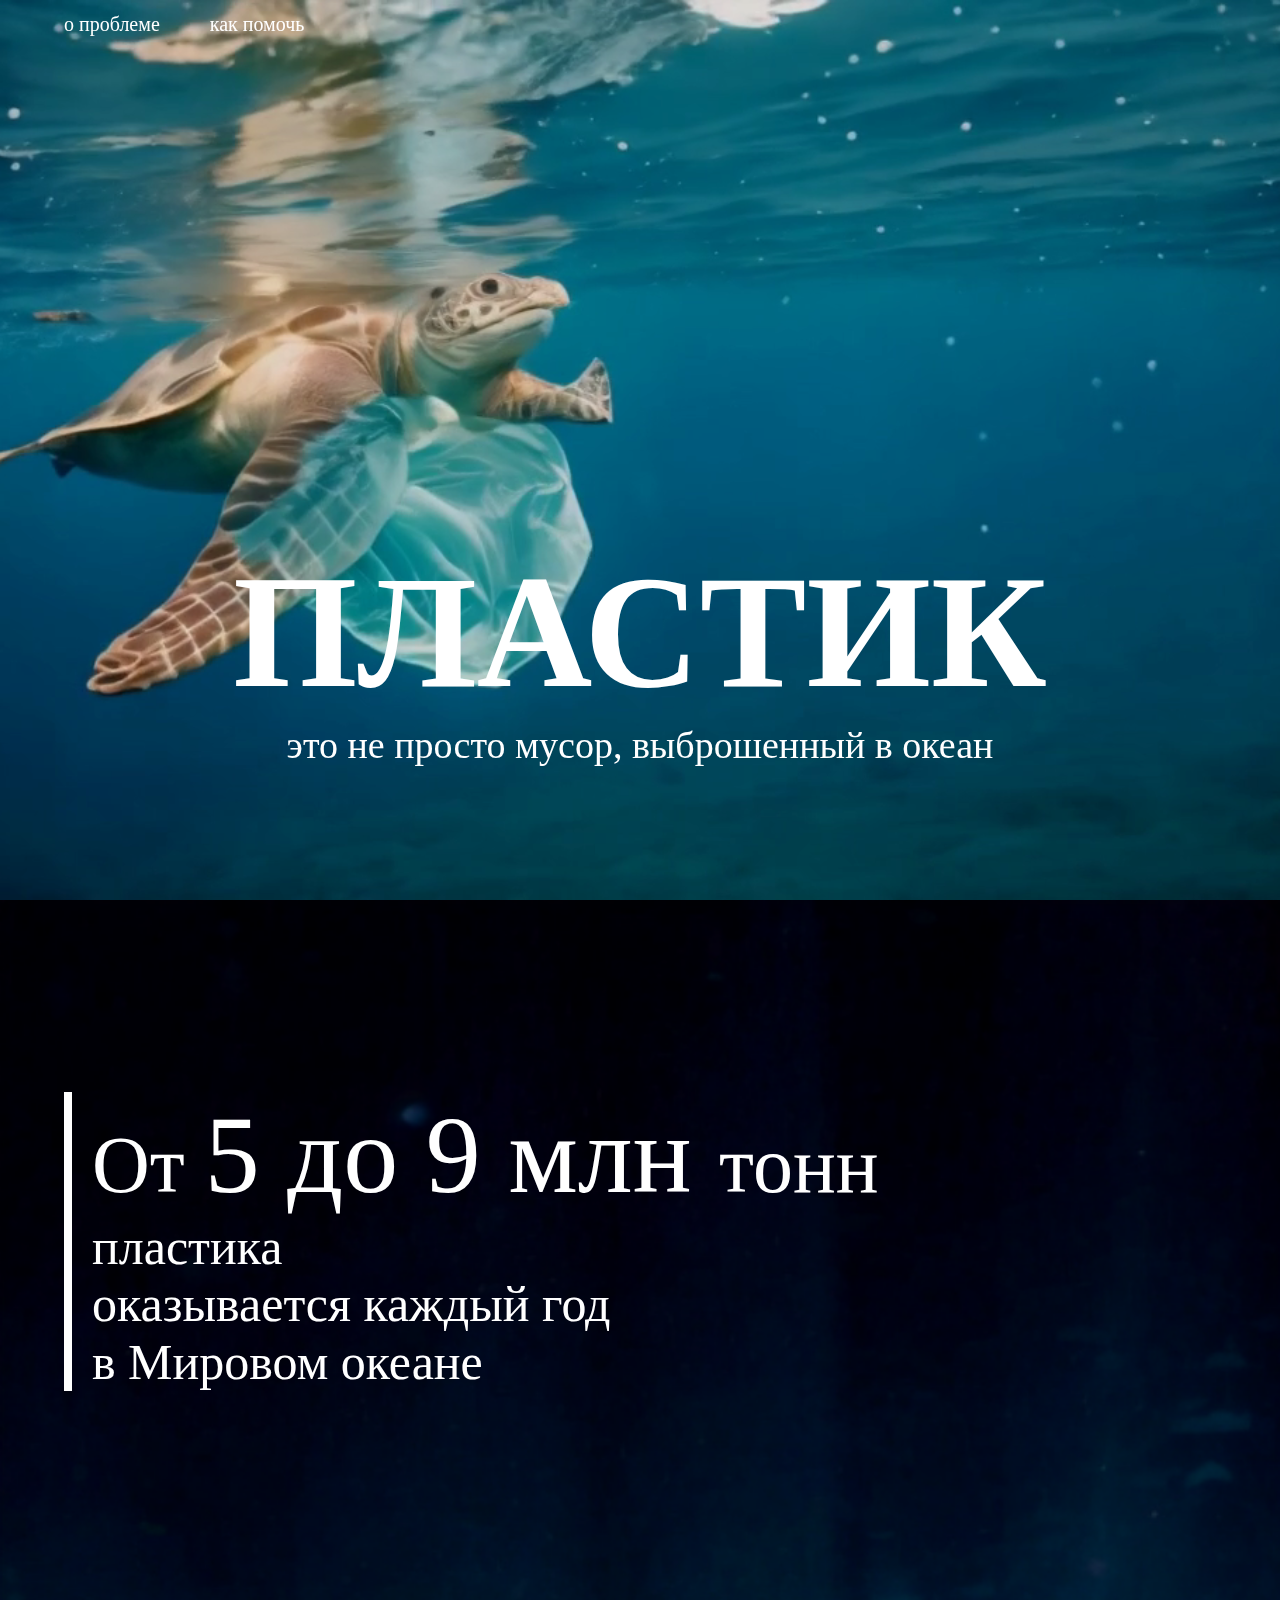
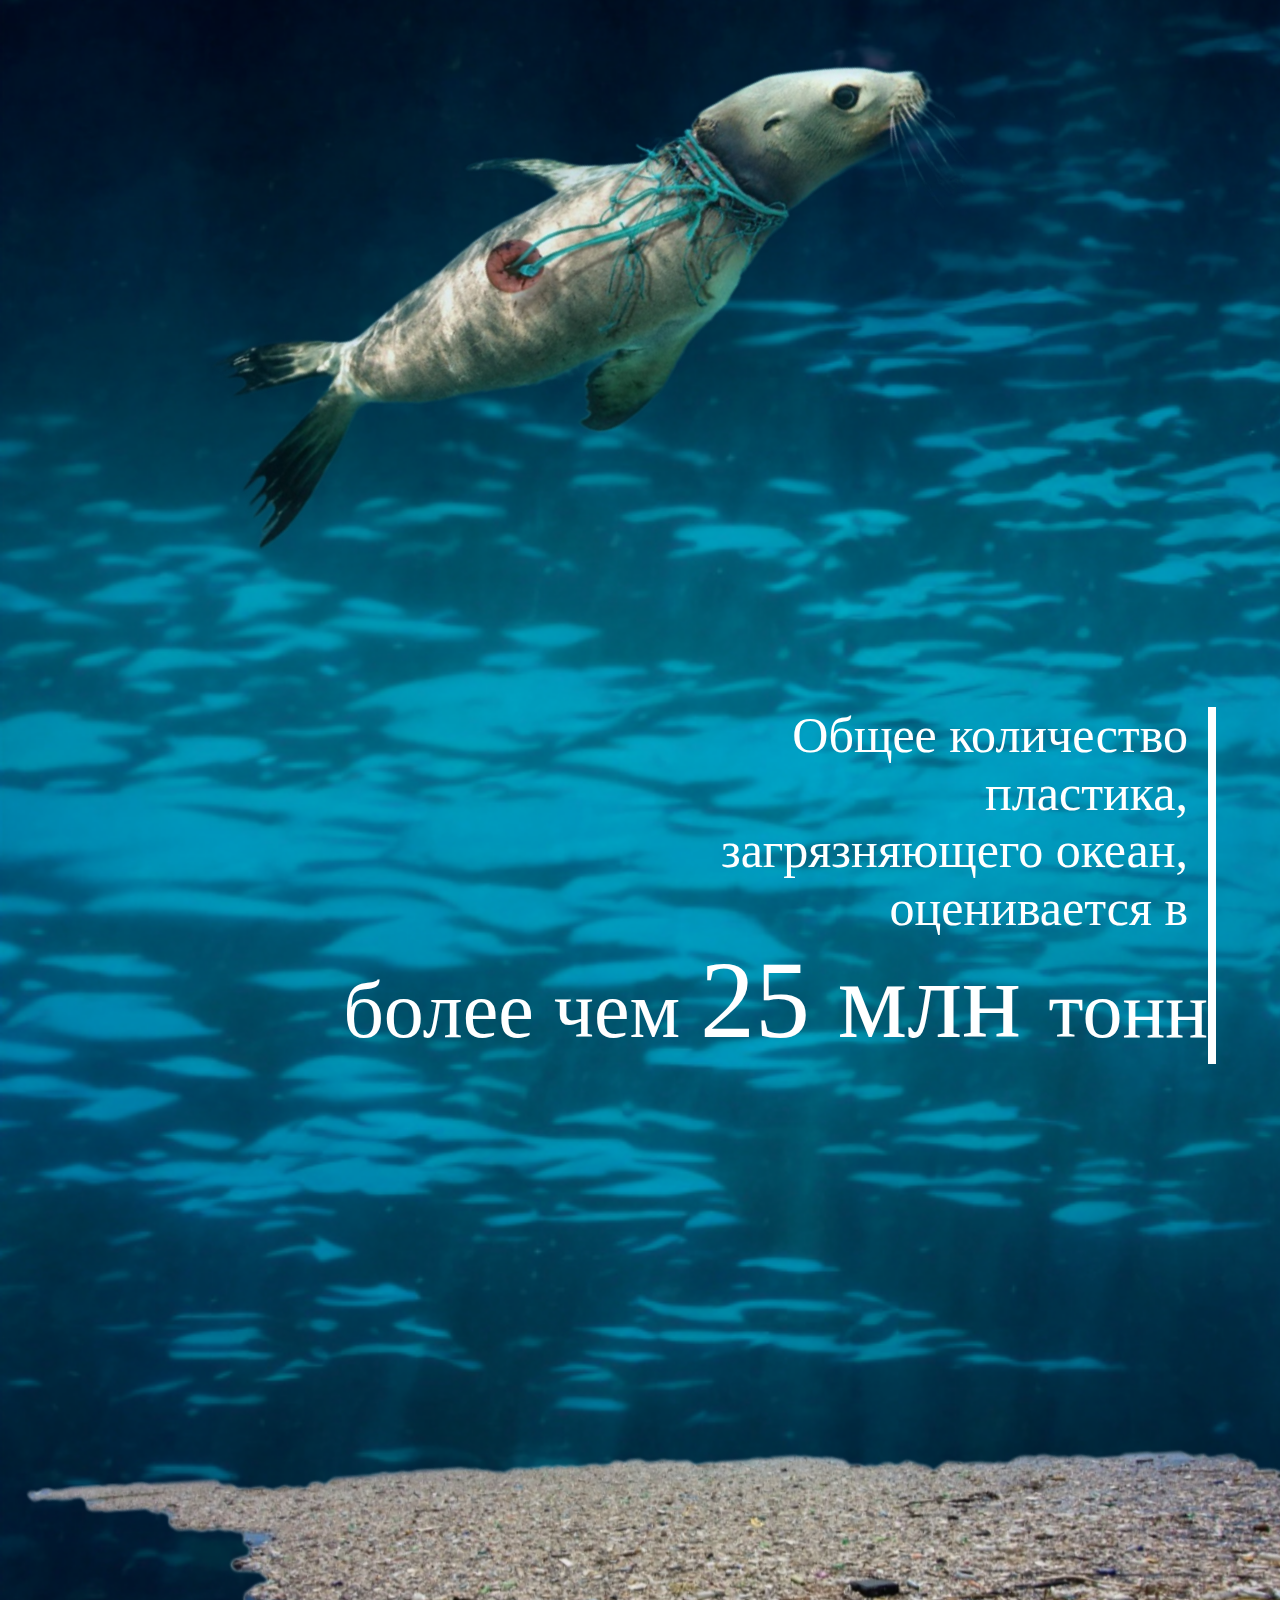
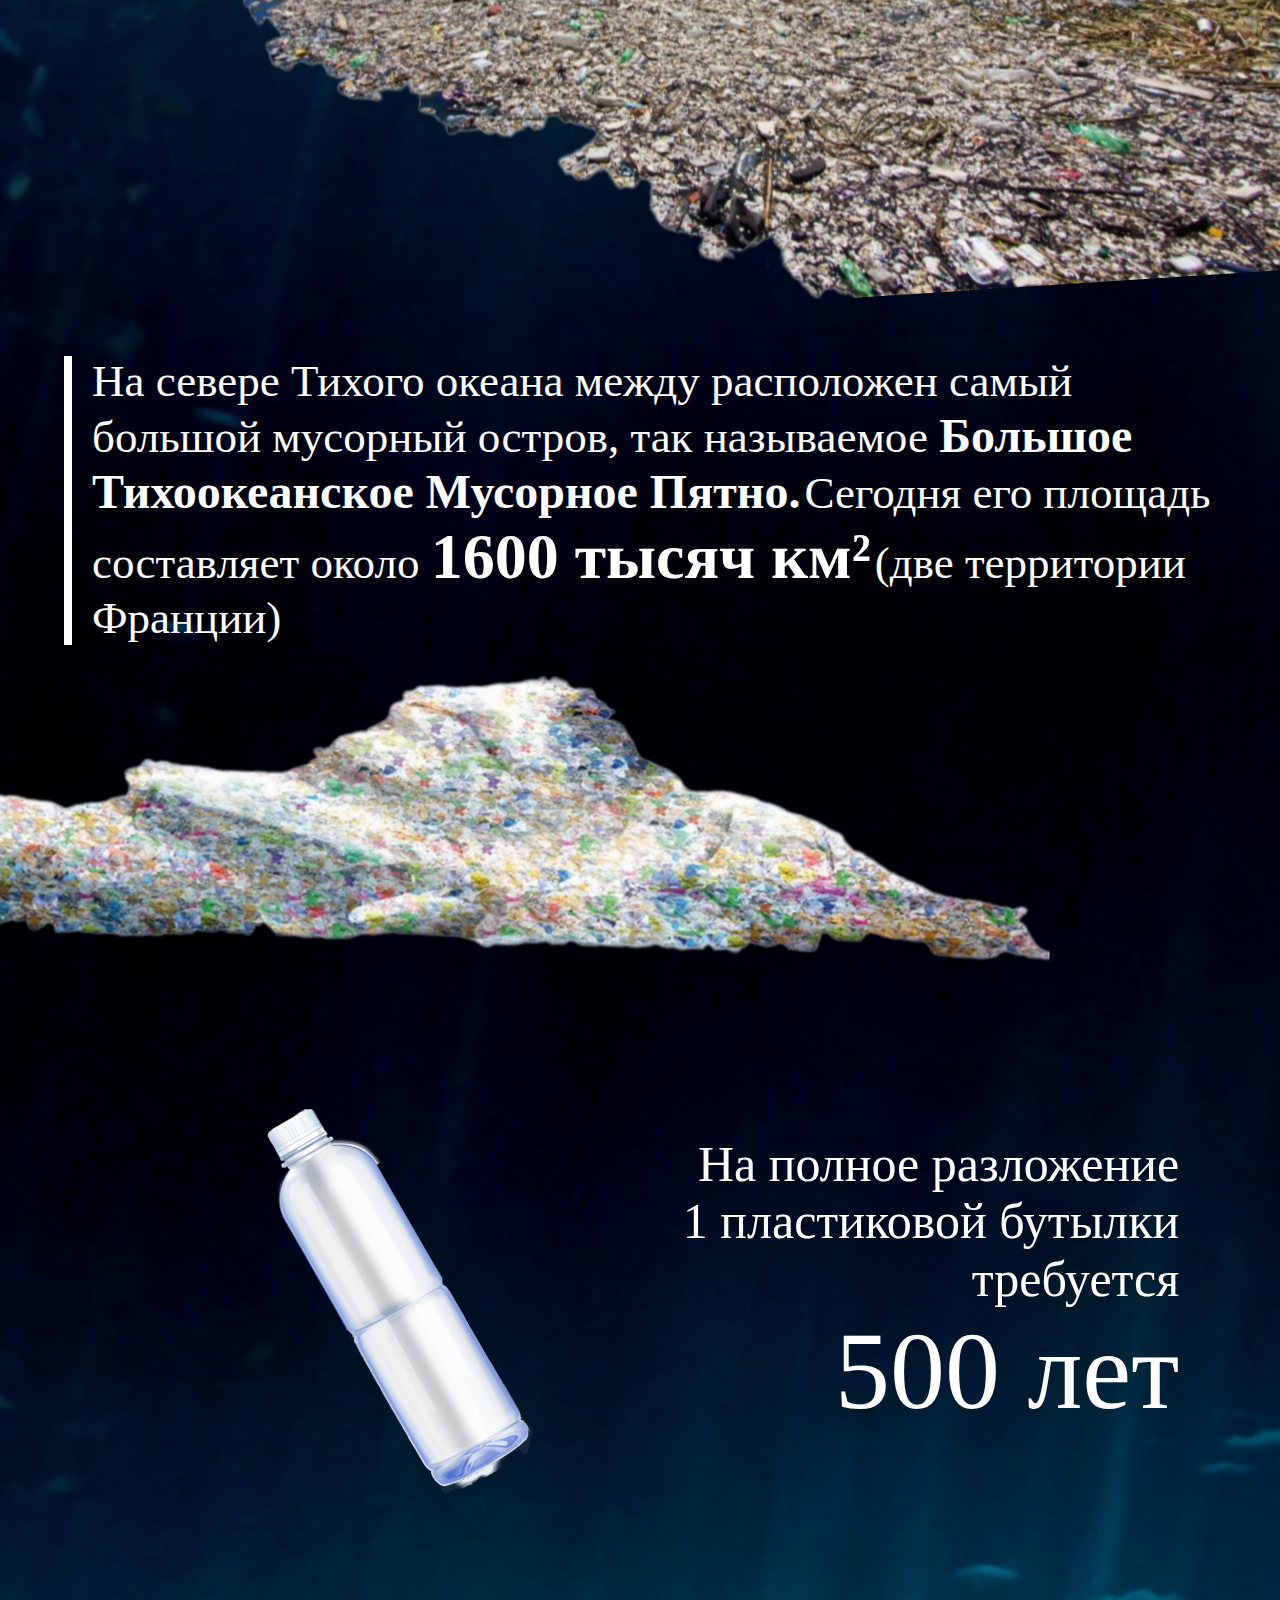
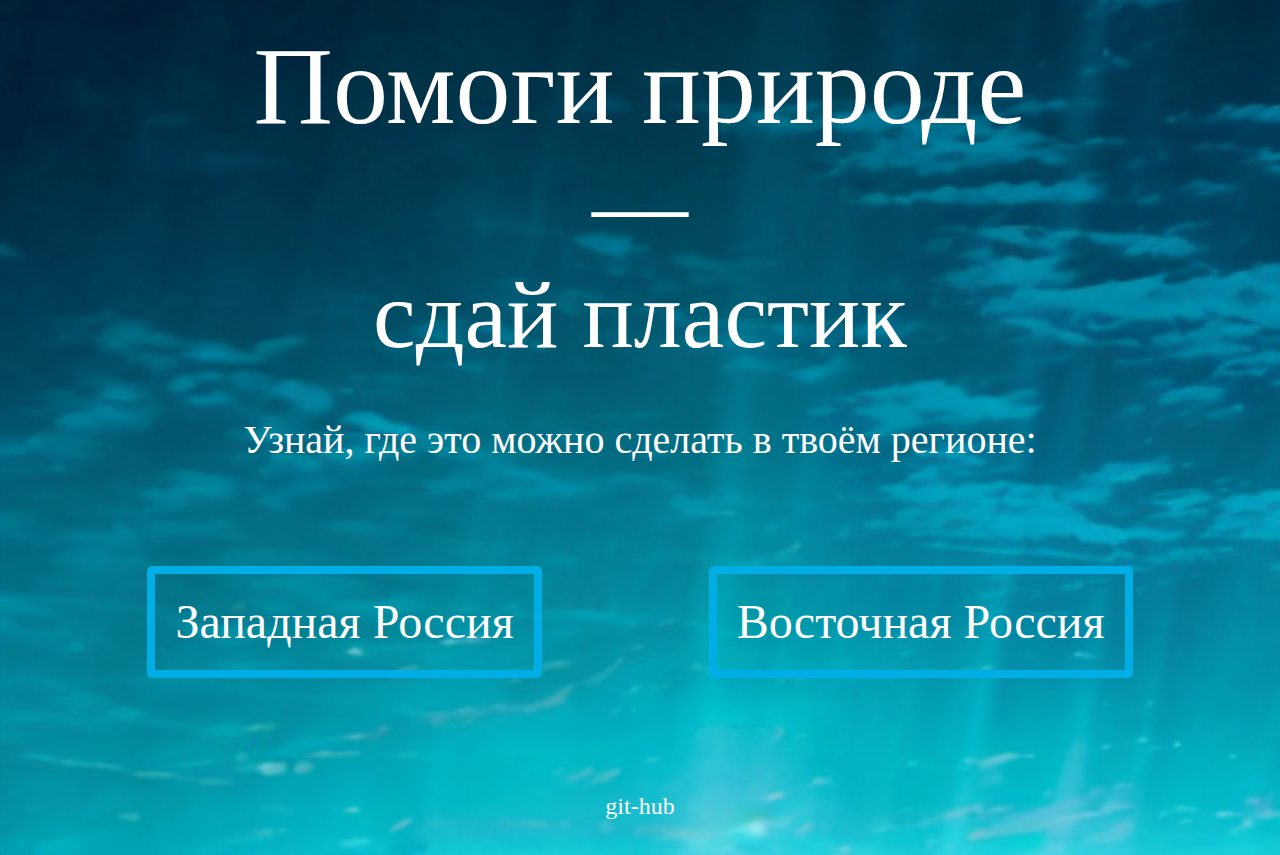
==== index.html @ d54c4412 "Add files via upload" ====
<!DOCTYPE html>
<html lang="en">
  <head>
    <meta charset="UTF-8" />
    <meta http-equiv="X-UA-Compatible" content="IE=edge" />
    <meta name="viewport" content="width=device-width, initial-scale=1.0" />
    <link rel="preconnect" href="https://fonts.googleapis.com" />
    <link rel="preconnect" href="https://fonts.gstatic.com" crossorigin />
    <link
      href="https://fonts.googleapis.com/css2?family=Cormorant+Garamond:ital,wght@0,300;0,400;0,500;0,600;0,700;1,300;1,400;1,500;1,600;1,700&display=swap"
      rel="stylesheet"
    />

    <title>Document</title>
    <link rel="stylesheet" href="./css/normalize.css" />
    <link rel="stylesheet" href="./css/style.css" />
  </head>
  <body>
    <header class="header">
      <nav class="nav">
        <div class="container">
          <ul class="ul-nav video-bg__content">
            <li class="li-nav fs-20">
              <a href="#prbl" class="aHeader">о проблеме</a>
            </li>
            <li class="li-nav fs-20">
              <a href="#anc2" class="aHeader">как помочь</a>
            </li>
          </ul>
        </div>
      </nav>
    </header>
    <main class="main">
      <div class="s1In">
        <div class="video-bg">
          <video
            src="./img/turtle-back.mp4"
            type="video/mp4"
            autoplay
            muted
            loop
          ></video>
          <div class="effects"></div>
          <div class="video-bg__content">
            <div class="block-s1-content">
              <h2 class="fw-bold">ПЛАСТИК</h2>
              <p class="fs-38">это не просто мусор, выброшенный в океан</p>
            </div>
          </div>
        </div>
      </div>

      <div class="s2-wrapper pt-1" id="prbl">
        <div class="container">
          <div class="block-s2-main-1">
            <div class="text-right-50">
              <span style="font-size: 80px">От </span>
              <span style="font-size: 110px">5 до 9 млн </span
              ><span style="font-size: 80px">тонн</span>
              <p style="font-size: 50px">
                пластика <br />
                оказывается каждый год <br />
                в Мировом океане<br />
              </p>
            </div>
          </div>

          <img src="./img/animal-1.png" alt="" id="animal-1" />
          <div class="block-s2-main-2">
            <p class="text-left-50">
              Общее количество <br />
              пластика, <br />
              загрязняющего океан, <br />
              оценивается в
            </p>
            <span style="font-size: 80px">более чем </span>
            <span style="font-size: 110px">25 млн </span>
            <span style="font-size: 80px">тонн </span>
          </div>
        </div>

        <img src="./img/more-bottle-1.png" alt="" id="bottle-1" />

        <div class="container">
          <div class="block-s2-main-1">
            <div class="text-right-50">
              <span style="font-size: 45px">
                На севере Тихого океана между расположен самый
                большой мусорный остров, так называемое
              </span>
              <span style="font-size: 48px; font-weight: bold"
                >Большое Тихоокеанское Мусорное Пятно.</span
              >
              <span style="font-size: 45px"
                >Сегодня его площадь составляет около
              </span>
              <span style="font-size: 64px; font-weight: bold"
                >1600 тысяч км²</span
              >
              <span style="font-size: 45px">(две территории Франции)</span>
            </div>
          </div>
        </div>
        <img src="./img/more-bottle-2.png" alt="" />
        <div class="container">
          <div class="block-s2-main-3">
            <img src="./img/bottle.png" alt="" />
            <div class="text-block">
              <span style="font-size: 50px"
                >На полное разложение <br />
                1 пластиковой бутылки <br />
                требуется</span
              >
              <br />
              <span style="font-size: 110px">500 лет</span>
            </div>
          </div>

          <div class="block-s4-content pt-1" id="anc2">
            <span style="font-size: 110px"> Помоги природе </span><br />
            <span style="font-size: 96px">—</span> <br />
            <span style="font-size: 96px">сдай пластик</span>
            <br />
            <p class="fs-40 pt-1">
              Узнай, где это можно сделать в твоём регионе:
            </p>

            <div class="block-buttons pt-1">
              <a href="./beforeUral/index.html">
                <button class="btn">Западная Россия</button>
              </a>

              <a href="./afterUral/index.html">
                <button class="btn">Восточная Россия</button>
              </a>
            </div>
          </div>

          <div
            style="
              display: flex;
              font-size: 24px;
              justify-content: center;
              padding: 5% 0 3%;
            "
            class="pt-1"
          >
            <a href="#">git-hub</a>
          </div>
        </div>
      </div>
    </main>
    <footer class="footer"></footer>
  </body>
</html>
---- css/style.css ----
/* @font-face {
  font-family: "KyivTypeSans-VarGX";

  src: url(../font/KyivTypeSans-VarGX.ttf);
}
@font-face {
  font-family: "KyivBlack";

  src: url(../font//KyivTypeSans-Black.otf);
}
@font-face {
  font-family: "KyivBold";

  src: url(../font/KyivTypeSans-Bold.otf);
}
@font-face {
  font-family: "KyivHeavy";

  src: url(../font/KyivTypeSans-Heavy.otf);
}
@font-face {
  font-family: "KyivLight";

  src: url(../font/KyivTypeSans-Light.otf);
}
@font-face {
  font-family: "KyivMedium";

  src: url(../font/KyivTypeSans-Medium.otf);
}
@font-face {
  font-family: "KyivRegular";
  src: url(../font/KyivTypeSans-Regular.otf);
}
 */
* {
  box-sizing: border-box;
}

html,
body {
  height: 100%;
}
h1,
h2,
h3,
h4,
h5,
p {
  margin: 0 auto;
  top: 0;
  left: 0%;
}
ul,
li {
  list-style: none;
  top: 0;
  left: 0;
  margin: 0;
  padding: 0;
}
.pt-1 {
  padding-top: 4%;
}

.fs-20 {
  font-size: 20px;
}

.fs-38 {
  font-size: 38px;
}

.fs-40 {
  font-size: 40px;
}

.li-nav:first-child {
  padding-right: 50px;
}

.aHeader:hover {
  color: #00aee5;
  transition: 0.5s;
}

body {
  font-family: "KyivTypeSans-VarGX";
  color: #ffffff;
}
.fw-bold {
  font-family: "KyivRegular";
  font-size: 160px;
}

.header {
  display: block;
  position: relative;
}
.ul-nav {
  display: flex;
  justify-content: flex-start;
  position: absolute;
  padding: 1% 5%;
}

a {
  text-decoration: none;
  color: white;
}

.container {
  padding: 0 5%;
}

.s1-wrapper {
  background-image: url(../img/s1.png);
  background-repeat: no-repeat;
  background-size: cover;
  min-height: 130vh;
}

.s1In {
  background-image: linear-gradient(180deg, #000 100%, #000 0%) !important;
  z-index: 1;
}

.block-s1-content {
  display: block;
  text-align: center;
  padding: 75% 0 25% 0;
}

.s2-wrapper {
  background-image: url(../img/main-s2-back.png);
  background-repeat: no-repeat;
  background-size: cover;
  min-height: auto;
  padding-top: 15%;
}

.block-s2-main-1 {
  border-left: 8px solid white;
}
/* img {
  width: 100%;
} */

.text-left-50 {
  font-size: 50px;
  text-align: right;
  padding-right: 20px;
}
.text-right-50 {
  padding-left: 20px;
}

/* #animal-1 {
    margin: -15% 22%;
} */

.block-s2-main-2 {
  border-right: 8px solid white;
  text-align: right;
}

#bottle-1 {
  text-align: left;
  min-width: 100%;
}

.block-s2-main-3 {
  display: flex;
  justify-content: center;
  align-items: center;
  text-align: right;
}

.block-s4-content {
  display: block;
  text-align: center;
}

.block-buttons {
  display: flex;
  justify-content: space-around;
  margin: 5% 0;
}

.btn {
  border: 8px solid #00aee5;
  background: none;
  color: #ffffff;
  font-size: 48px;
  padding: 20px;
  border-radius: 5px;
  cursor: pointer;
}

.btn:hover{
  background-color: rgb(0, 174, 229, 0.7);
  transition: .9s;
  border: #0fc7ff solid 8px;
}

/* VIDEO */

.video-bg {
  height: 100vh;
  width: 100%;
  overflow: hidden;
  display: flex;
  justify-content: center;
  align-items: center;
  position: relative;
}

.video-bg video {
  position: absolute;
  top: 0;
  left: 0;
  z-index: 1;
  width: 100%;
  height: 100vh;
  object-fit: cover;
}
.effects {
  position: absolute;
  object-fit: cover;
  top: 0;
  left: 0;
  z-index: 2;
  width: 100%;
  height: 100vh;
  background-color: rgba(0, 0, 0, 0.1);
}
.video-bg__content {
  z-index: 5;
  color: #ffffff;
  font-size: 50px;
}

.main {
  min-width: fit-content;
}
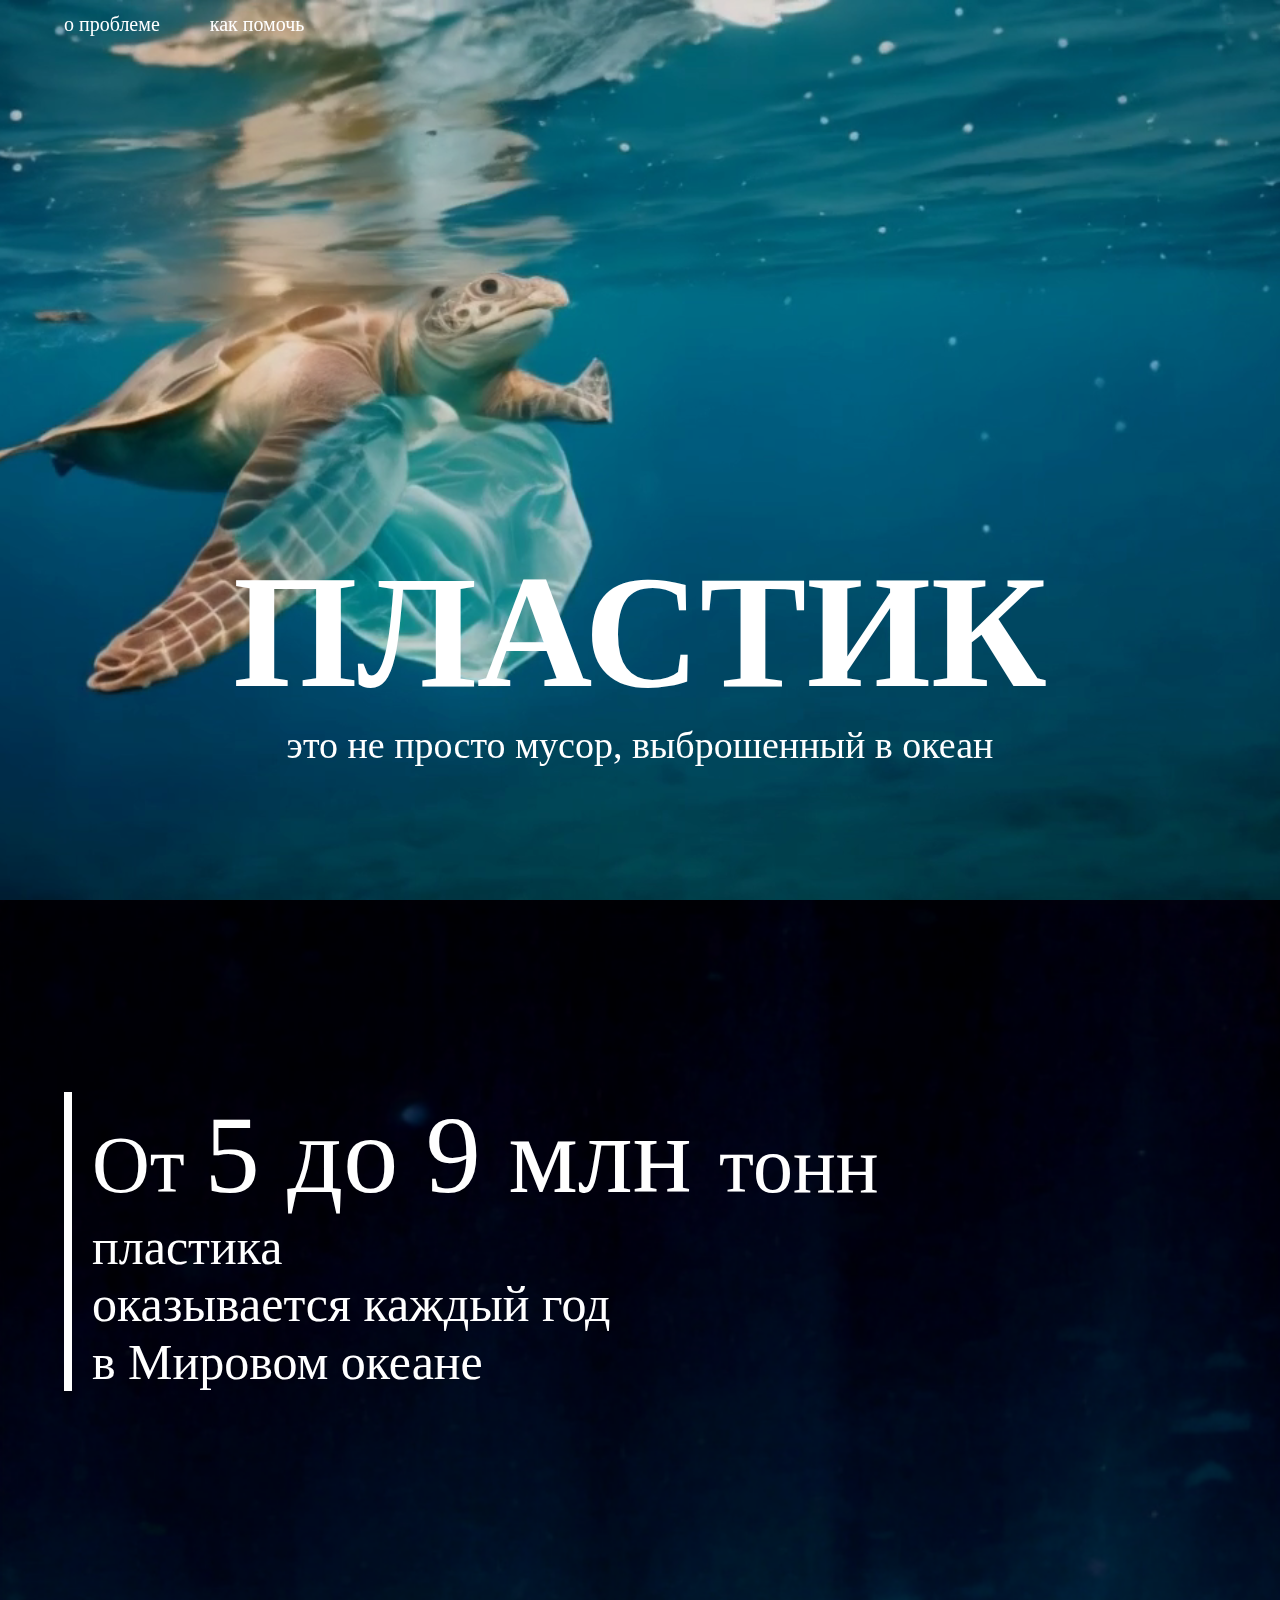
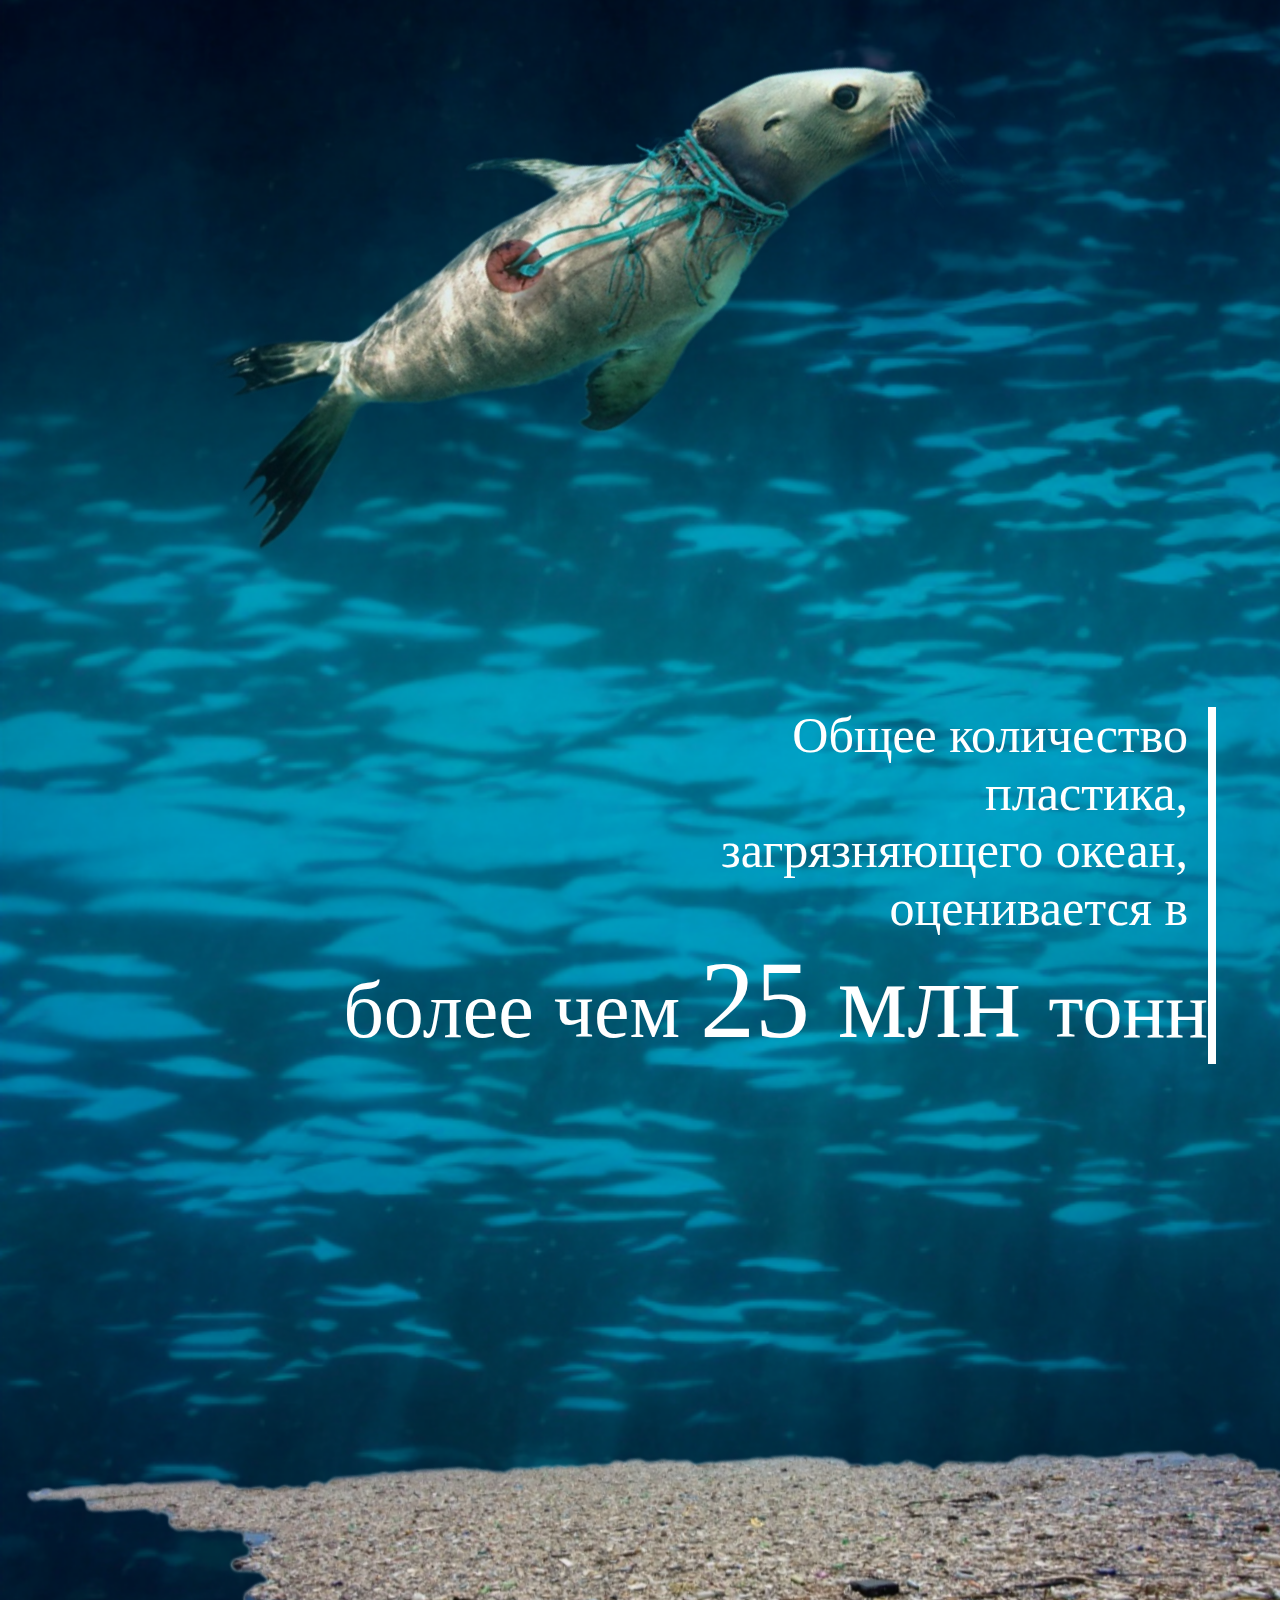
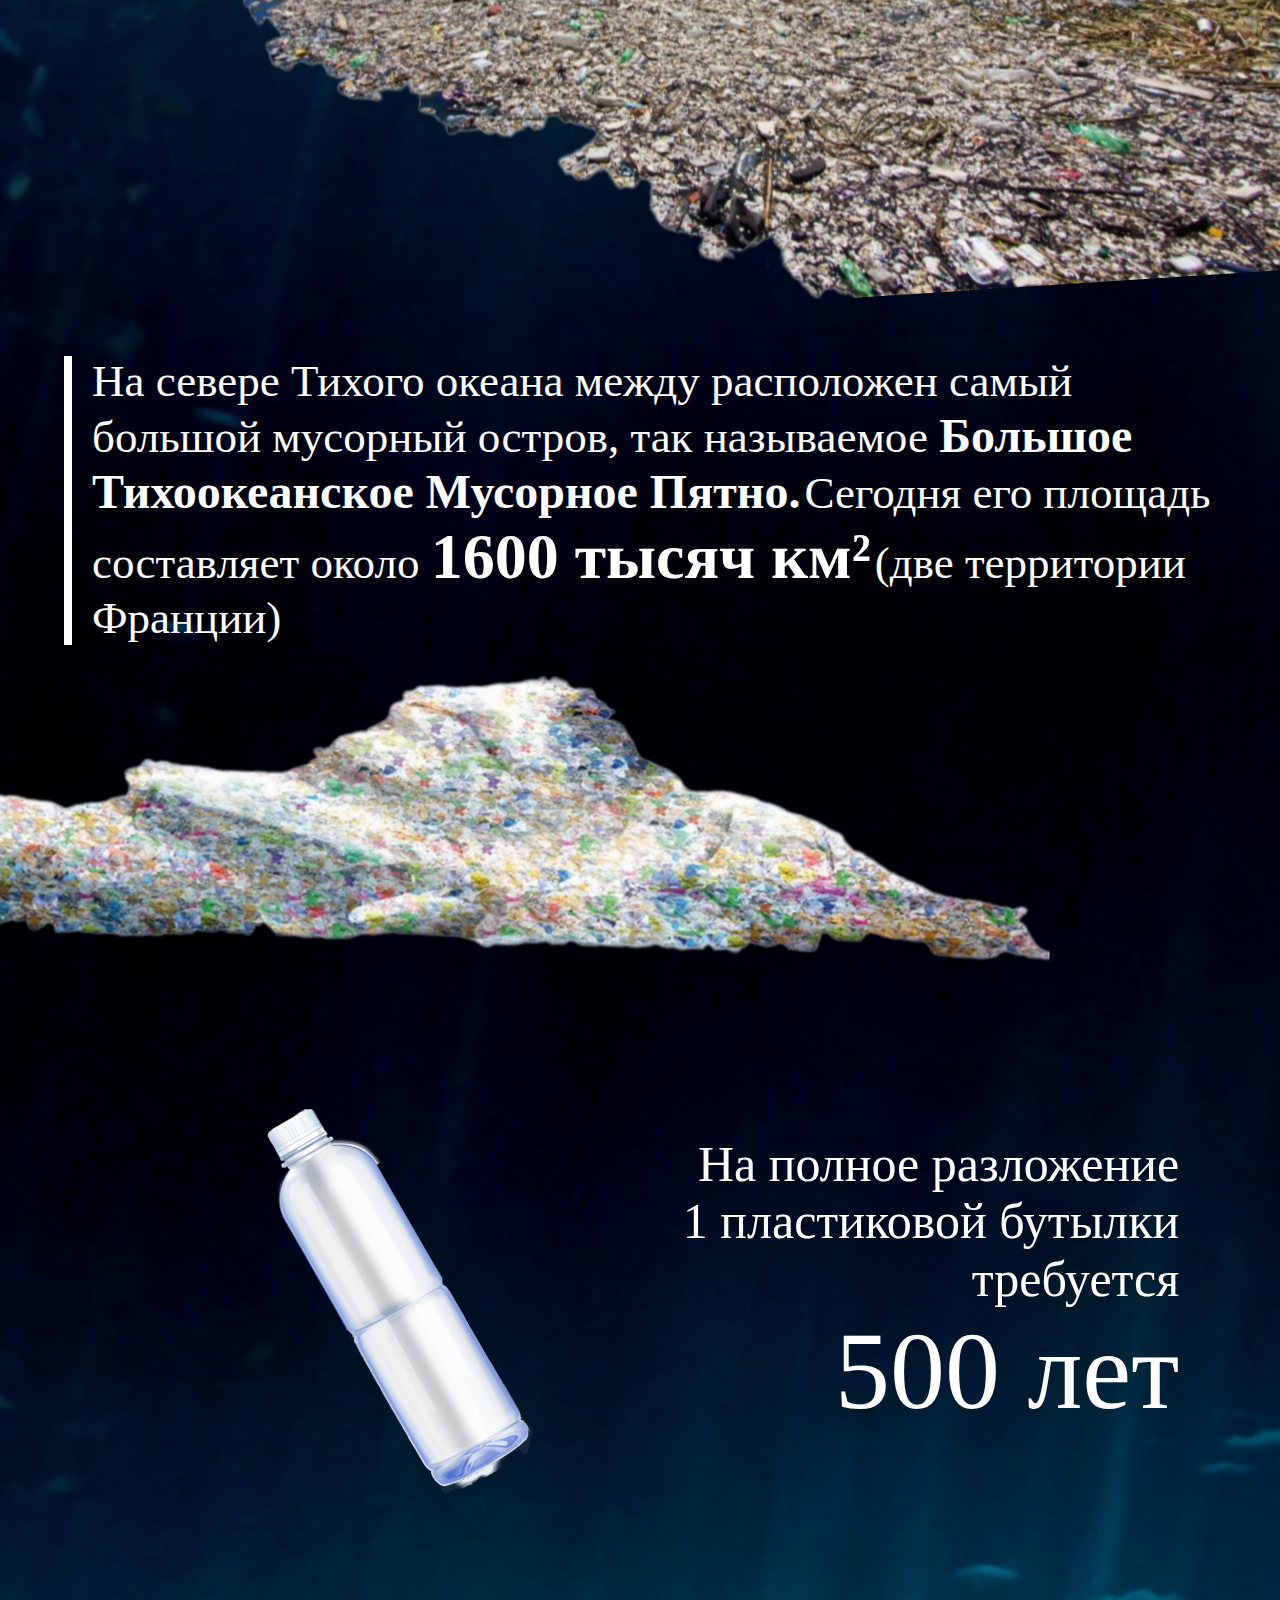
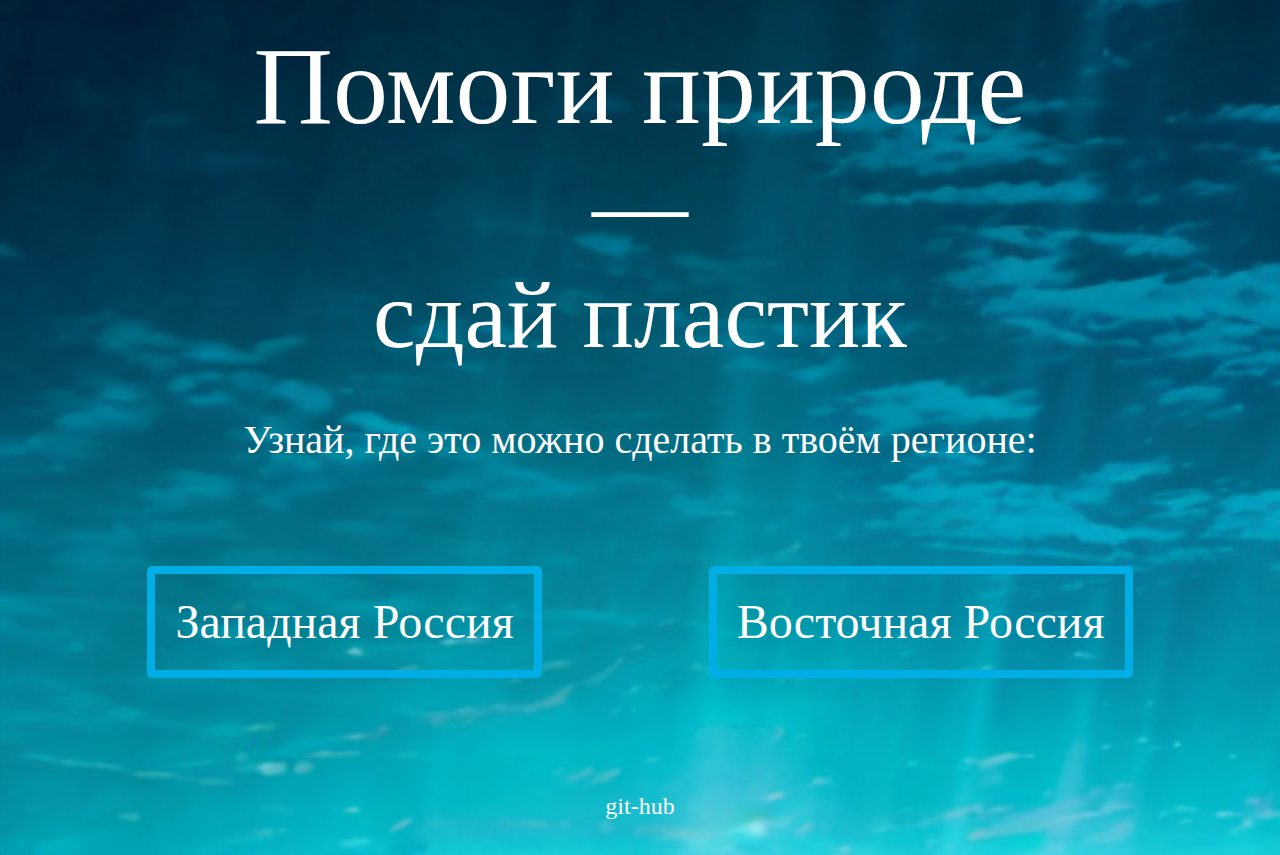
==== commit 96c18d9a: "Update index.html" ====
--- a/index.html
+++ b/index.html
@@ -145,7 +145,7 @@
             "
             class="pt-1"
           >
-            <a href="#">git-hub</a>
+            <a href="https://anastasia-viv.github.io/main/">git-hub</a>
           </div>
         </div>
       </div>
